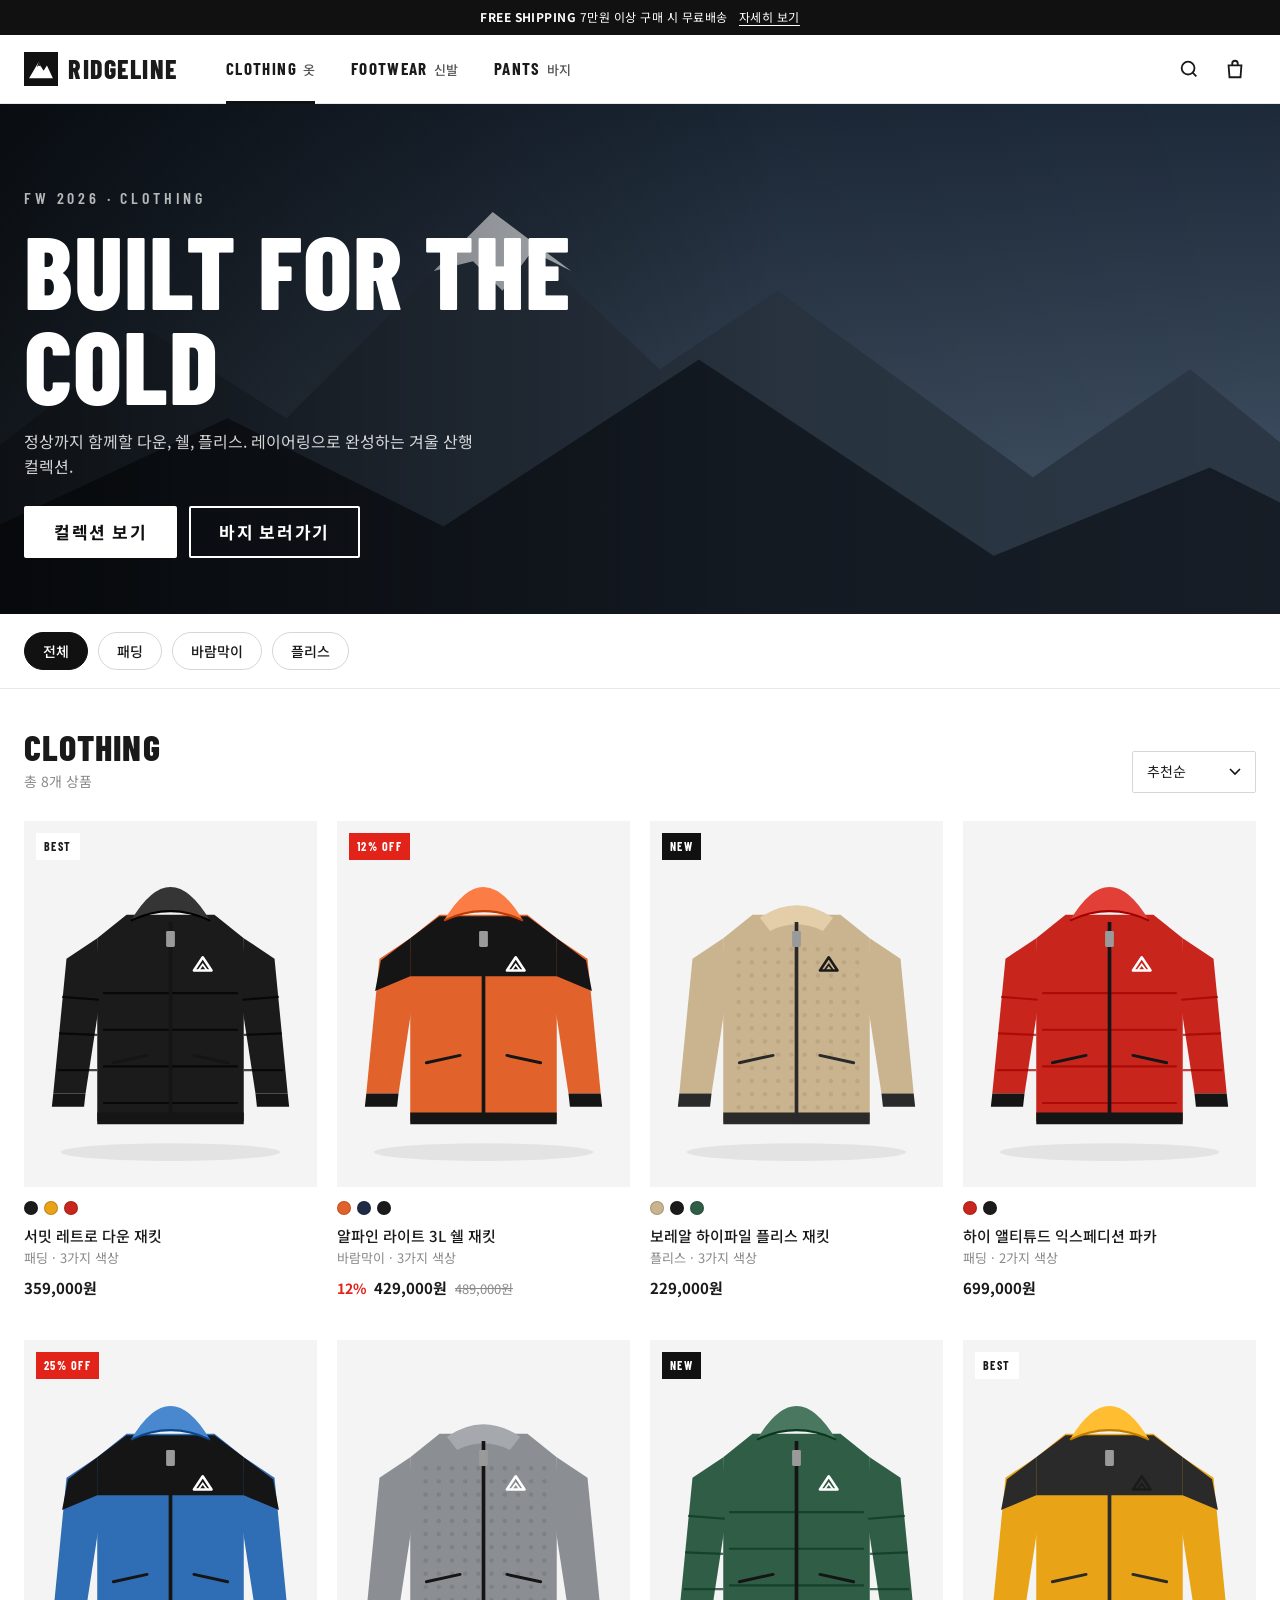
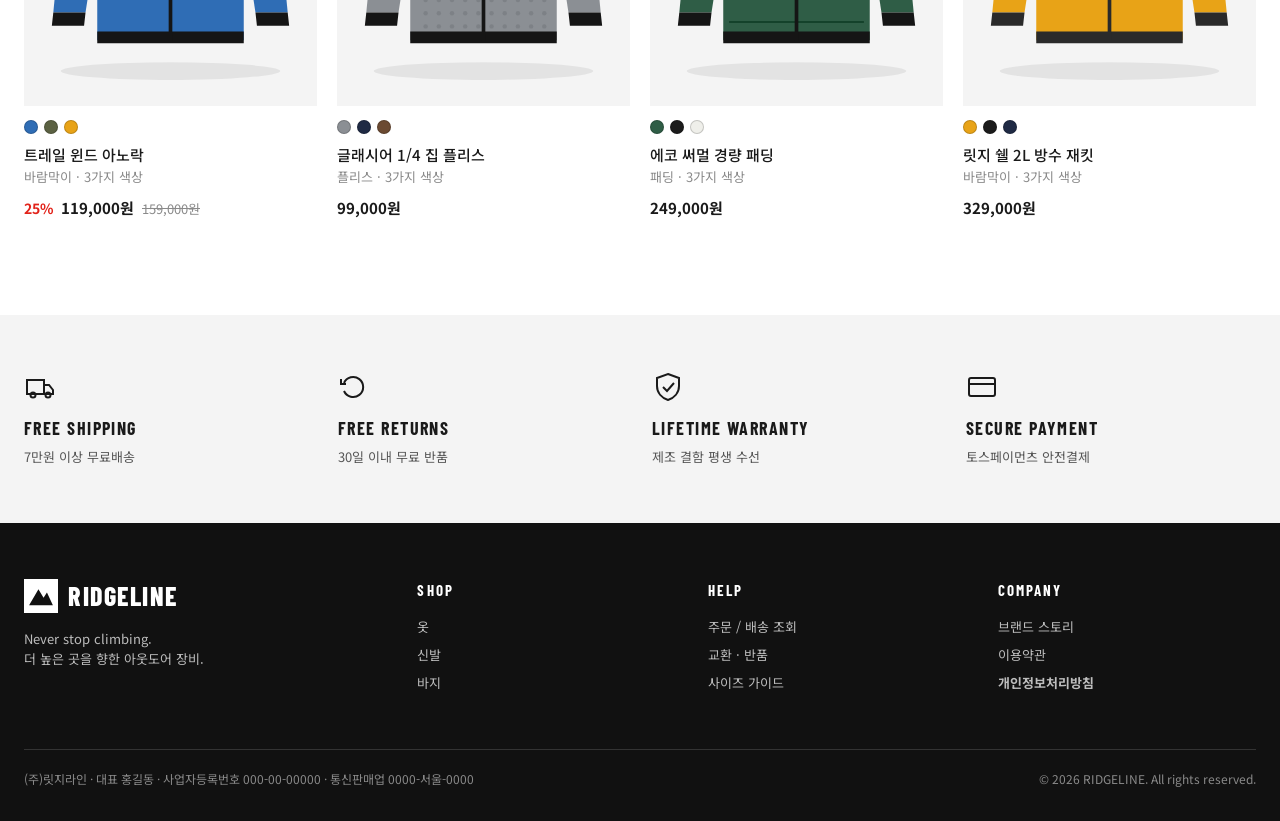
==== index.html @ a956bb92 "Add index.html and vercel.json so the site root opens the shop on Vercel" ====
<!doctype html>
<html lang="ko">
<head>
  <meta charset="utf-8">
  <meta name="viewport" content="width=device-width, initial-scale=1">
  <title>RIDGELINE</title>
  <meta http-equiv="refresh" content="0; url=clothing.html">
  <script>location.replace("clothing.html");</script>
</head>
<body>
  <p><a href="clothing.html">RIDGELINE 쇼핑몰로 이동</a></p>
</body>
</html>
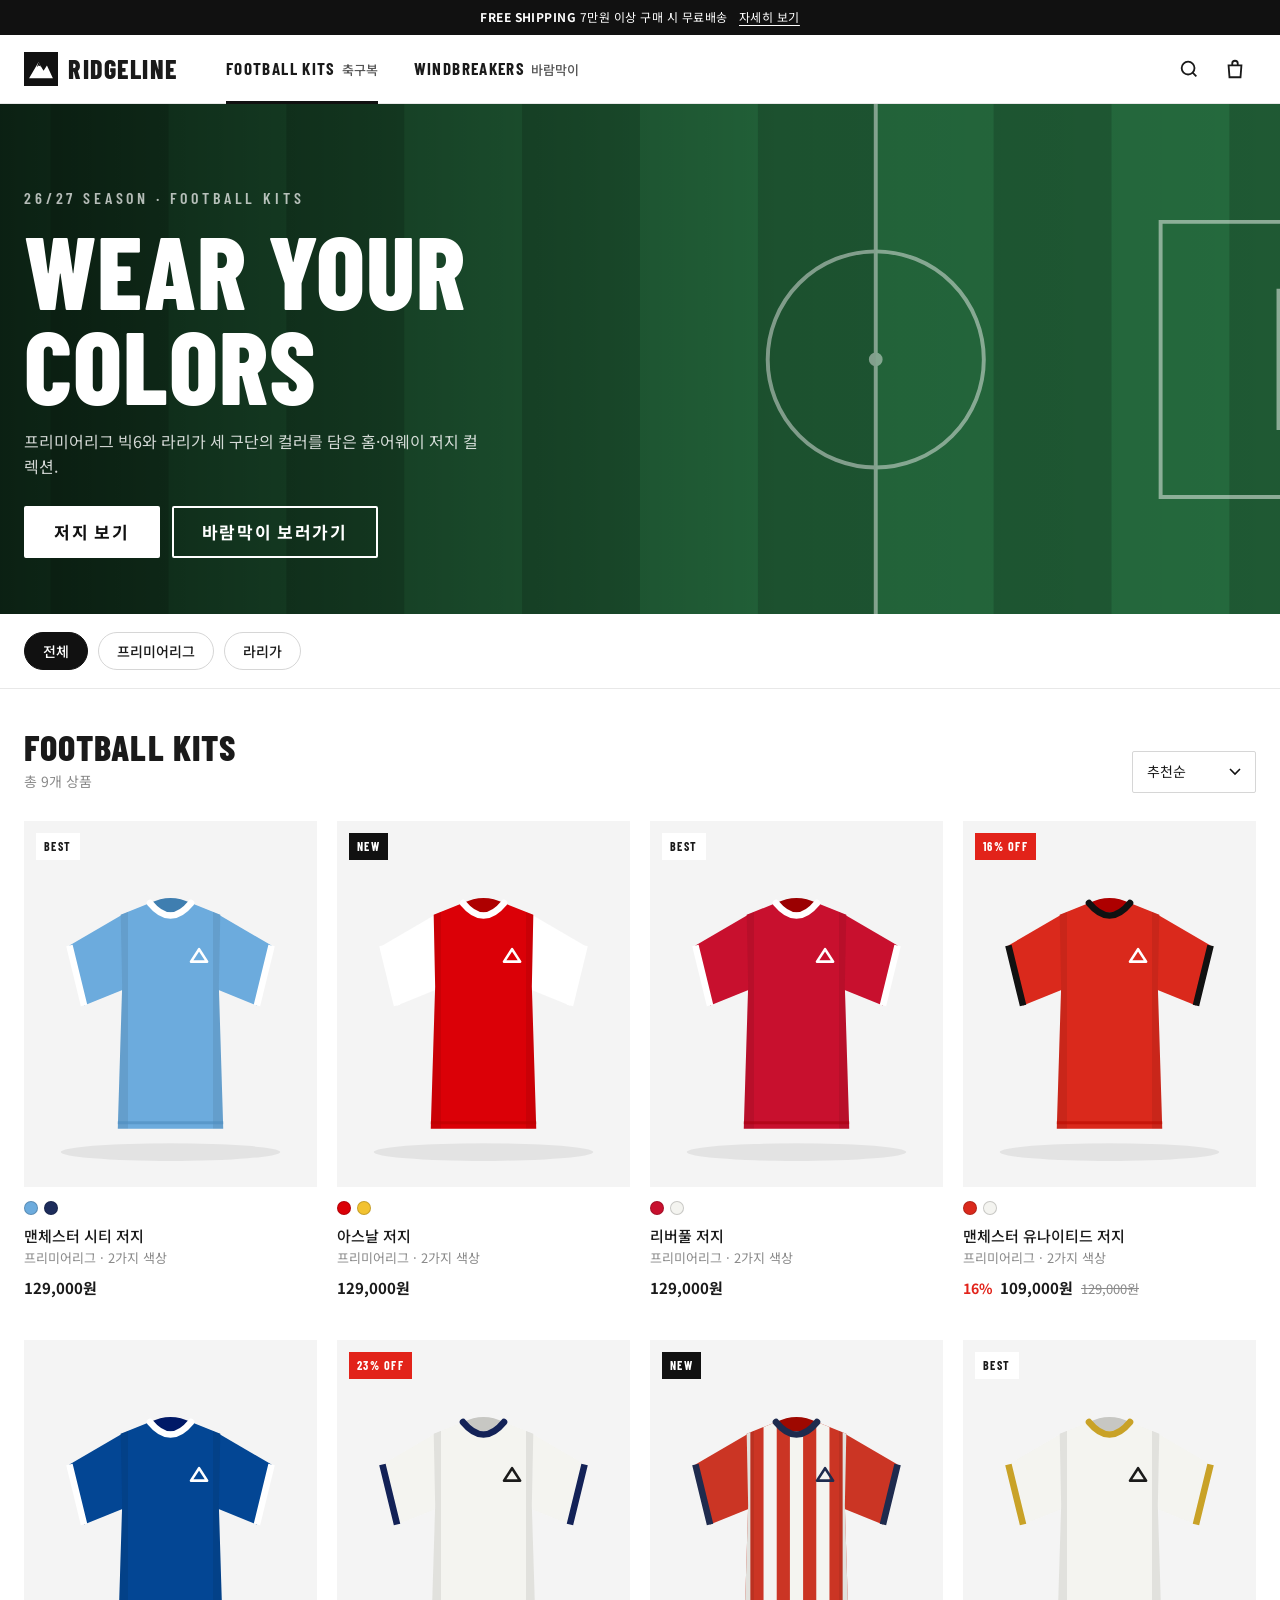
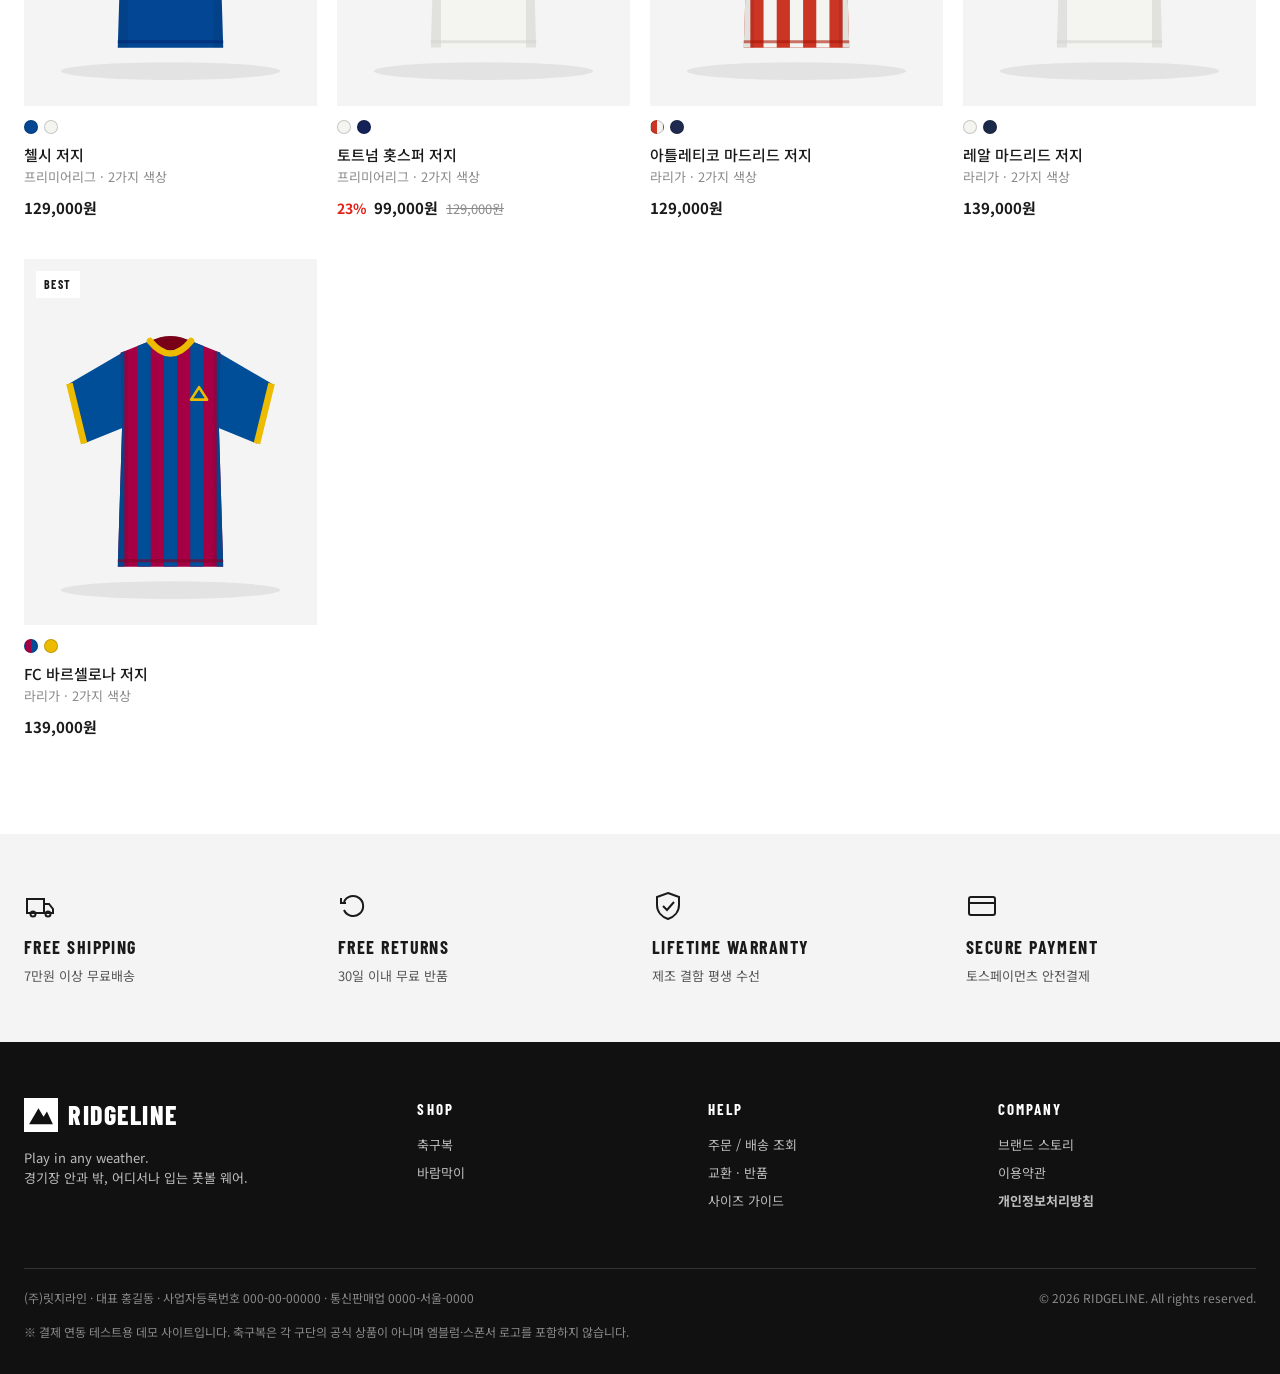
==== commit 358aa71c: "Switch shop to football kits and windbreakers; save orders to Supabase - Replace clothing/shoes/pant" ====
--- a/index.html
+++ b/index.html
@@ -4,10 +4,10 @@
   <meta charset="utf-8">
   <meta name="viewport" content="width=device-width, initial-scale=1">
   <title>RIDGELINE</title>
-  <meta http-equiv="refresh" content="0; url=clothing.html">
-  <script>location.replace("clothing.html");</script>
+  <meta http-equiv="refresh" content="0; url=jerseys.html">
+  <script>location.replace("jerseys.html");</script>
 </head>
 <body>
-  <p><a href="clothing.html">RIDGELINE 쇼핑몰로 이동</a></p>
+  <p><a href="jerseys.html">RIDGELINE 쇼핑몰로 이동</a></p>
 </body>
 </html>
